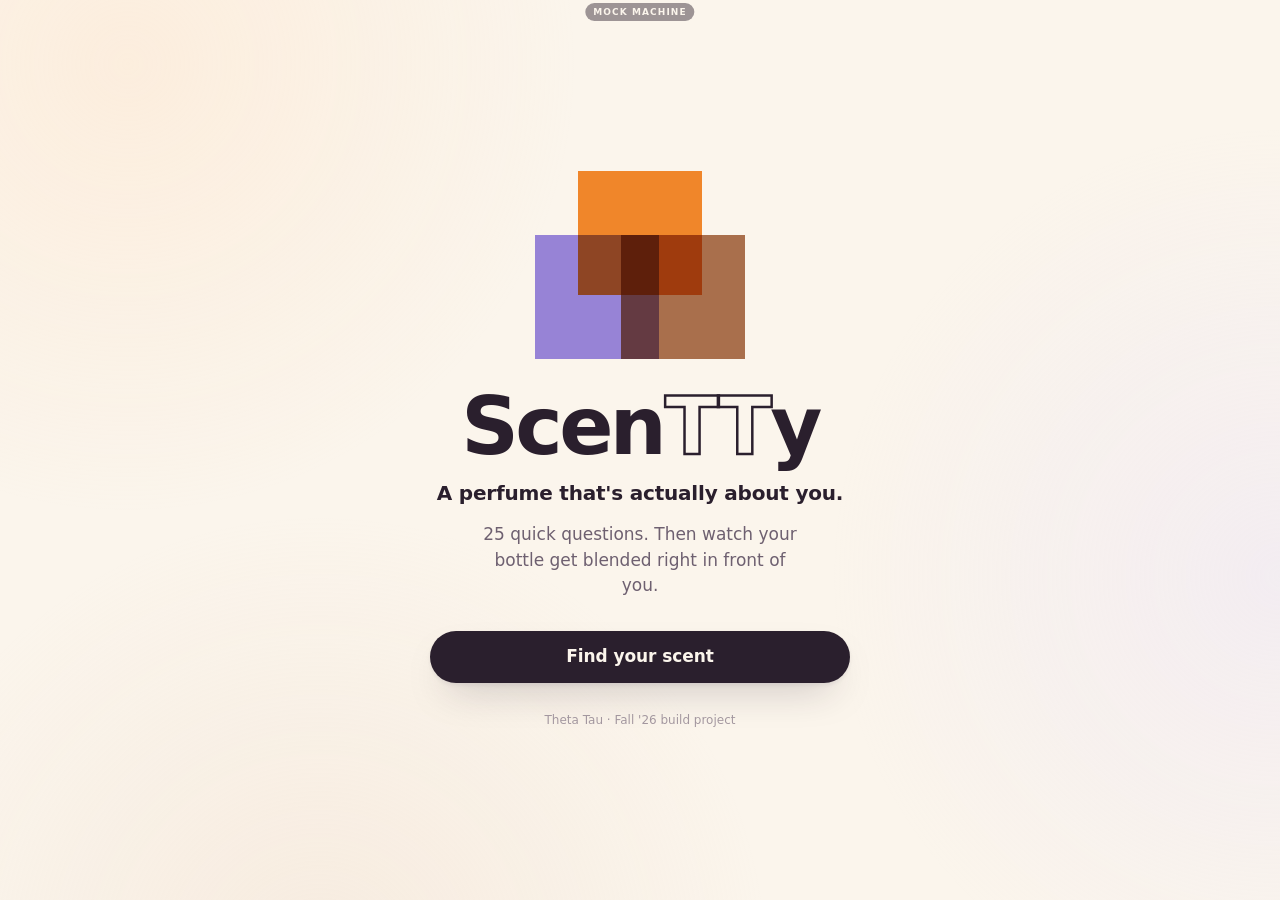
==== firmware/data/index.html @ a6a6a79c "Phase 2: phone web app + operator page, mock mode - firmware/data/index.html, style.css, app.js: wel" ====
<!doctype html>
<html lang="en">
<head>
  <meta charset="utf-8">
  <meta name="viewport" content="width=device-width, initial-scale=1, viewport-fit=cover">
  <meta name="theme-color" content="#fbf5ec">
  <title>ScenTTy · find your scent</title>
  <link rel="icon" href="data:,">
  <link rel="stylesheet" href="style.css">
</head>
<body>
  <div class="ambient" aria-hidden="true">
    <span class="ambient__blob ambient__blob--orange"></span>
    <span class="ambient__blob ambient__blob--lavender"></span>
    <span class="ambient__blob ambient__blob--cedar"></span>
  </div>
  <p class="mode-tag" id="mode-tag" hidden>Mock machine</p>

  <main class="app">

    <!-- 1. Welcome -->
    <section class="screen screen--welcome is-active" data-screen="welcome">
      <div class="trio" aria-hidden="true">
        <span class="trio__blob trio__blob--orange"></span>
        <span class="trio__blob trio__blob--lavender"></span>
        <span class="trio__blob trio__blob--cedar"></span>
      </div>
      <h1 class="wordmark">Scen<span class="wordmark__tt">TT</span>y</h1>
      <p class="lede">A perfume that's actually about you.</p>
      <p class="muted"><span data-bind="question-count">25</span> quick questions. Then watch your bottle get blended right in front of you.</p>
      <div class="actions">
        <button class="btn btn--primary" data-action="start">Find your scent</button>
      </div>
      <p class="fineprint">Theta Tau · Fall '26 build project</p>
    </section>

    <!-- 2. Questions (one template, re-rendered per question) -->
    <section class="screen screen--question" data-screen="question">
      <header class="qbar">
        <button class="icon-btn" data-action="back" aria-label="Back">
          <svg viewBox="0 0 24 24" aria-hidden="true"><path d="M15 5l-7 7 7 7"/></svg>
        </button>
        <div class="progress" role="progressbar" aria-label="Quiz progress" aria-valuemin="0" aria-valuemax="100">
          <span class="progress__fill" id="q-progress"></span>
        </div>
        <span class="qbar__count"><b id="q-num">1</b><span class="qbar__of">/</span><span id="q-total">26</span></span>
      </header>
      <div class="question" id="question">
        <p class="kicker" id="q-kicker"></p>
        <h2 class="question__text" id="q-text"></h2>
        <ol class="answers" id="q-answers"></ol>
      </div>
    </section>

    <!-- 3. Reveal -->
    <section class="screen screen--reveal" data-screen="reveal">
      <div class="buildup" id="buildup">
        <div class="buildup__orbs" aria-hidden="true">
          <span class="orb orb--orange"></span>
          <span class="orb orb--lavender"></span>
          <span class="orb orb--cedar"></span>
        </div>
        <p class="buildup__line" id="buildup-line" aria-live="polite">Reading your answers…</p>
      </div>

      <article class="result" id="result" hidden>
        <p class="kicker">Your scent profile</p>
        <h2 class="result__name" id="r-name"></h2>
        <p class="result__tagline" id="r-tagline"></p>

        <figure class="card tri-card">
          <svg class="tri" id="tri" viewBox="0 0 320 312" role="img" aria-label="Your position on the scent triangle"></svg>
        </figure>

        <ul class="shares" id="r-shares"></ul>

        <p class="result__desc" id="r-desc"></p>
        <p class="result__why" id="r-why"></p>

        <section class="card recipe">
          <header class="recipe__head">
            <h3 class="recipe__title">Your recipe</h3>
            <span class="chip" id="r-strength"></span>
          </header>
          <ul class="recipe__list" id="r-recipe"></ul>
          <p class="fineprint">24 mL total, measured to 0.1 mL</p>
        </section>

        <div class="actions actions--sticky">
          <button class="btn btn--primary" data-action="to-ready">Make my bottle</button>
          <button class="btn btn--ghost" data-action="retake">Retake the quiz</button>
        </div>
      </article>
    </section>

    <!-- 4. Get ready -->
    <section class="screen screen--ready" data-screen="ready">
      <p class="kicker">Before we pour</p>
      <h2 class="title">Set up your bottle</h2>
      <ol class="steps">
        <li class="step">
          <svg class="step__icon" viewBox="0 0 48 48" aria-hidden="true">
            <rect x="19" y="5" width="10" height="7" rx="2"/><path d="M17 12h14v5l5 6v17a3 3 0 0 1-3 3H15a3 3 0 0 1-3-3V23l5-6z"/>
          </svg>
          <div><b>Grab a bottle</b><span>from the rack on the side of the machine.</span></div>
        </li>
        <li class="step">
          <svg class="step__icon" viewBox="0 0 48 48" aria-hidden="true">
            <path d="M18 14h12v4l3 4v12H15V22l3-4z"/><ellipse cx="24" cy="39" rx="16" ry="4"/><path d="M8 30l-3-2M40 30l3-2M24 6v3"/>
          </svg>
          <div><b>Set it on the lit pad</b><span>right under the nozzle.</span></div>
        </li>
        <li class="step">
          <svg class="step__icon" viewBox="0 0 48 48" aria-hidden="true">
            <path d="M8 8h32L27 26v14h-6V26z"/>
          </svg>
          <div><b>Put the funnel in</b><span>so every drop lands in the bottle.</span></div>
        </li>
      </ol>
      <p class="notice" id="ready-notice" hidden></p>
      <div class="actions">
        <button class="btn btn--primary" data-action="start-blend">Bottle's ready. Start!</button>
        <button class="btn btn--ghost" data-action="to-result">Back to my result</button>
      </div>
    </section>

    <!-- Busy: someone else is mid-blend -->
    <section class="screen screen--waiting" data-screen="waiting">
      <div class="ring" id="wait-ring" aria-hidden="true"><span class="ring__dot"></span></div>
      <p class="kicker">Machine's busy</p>
      <h2 class="title">You're next.</h2>
      <p class="muted">Someone else's bottle is being blended right now. Yours starts by itself as soon as it's done. Keep this page open.</p>
      <div class="actions">
        <button class="btn btn--ghost" data-action="leave-queue">Never mind</button>
      </div>
    </section>

    <!-- 5. Making it -->
    <section class="screen screen--making" data-screen="making">
      <p class="kicker" id="m-kicker">Now blending</p>
      <h2 class="title" id="m-title">Your bottle</h2>
      <div class="making">
        <div class="bottle" aria-hidden="true">
          <span class="bottle__cap"></span>
          <span class="bottle__neck"></span>
          <span class="bottle__body"><span class="bottle__fill" id="m-fill"></span></span>
        </div>
        <p class="making__pct" aria-live="polite"><span id="m-pct">0</span><small>%</small></p>
      </div>
      <p class="making__step" id="m-step">Warming up…</p>
      <ul class="pumps" id="m-pumps"></ul>
      <div class="actions">
        <button class="btn btn--ghost btn--danger" data-action="cancel" id="m-cancel">Stop</button>
      </div>
    </section>

    <!-- 6. Done -->
    <section class="screen screen--done" data-screen="done">
      <div class="bottle bottle--full" aria-hidden="true">
        <span class="bottle__cap"></span>
        <span class="bottle__neck"></span>
        <span class="bottle__body"><span class="bottle__fill" id="d-fill"></span></span>
        <span class="spark spark--1"></span><span class="spark spark--2"></span><span class="spark spark--3"></span>
      </div>
      <p class="kicker">All done</p>
      <h2 class="title">It's yours.</h2>
      <ol class="checklist">
        <li>Lift off the funnel.</li>
        <li>Cap it tight and shake gently.</li>
        <li>Give it a few minutes. It only gets better.</li>
      </ol>
      <p class="muted">Profile: <b id="d-name"></b></p>
      <div class="actions">
        <button class="btn btn--primary" data-action="restart">Start over</button>
      </div>
    </section>

    <!-- Error -->
    <section class="screen screen--error" data-screen="error">
      <p class="kicker">Hold on</p>
      <h2 class="title">The machine needs a hand.</h2>
      <p class="notice notice--error" id="e-msg"></p>
      <p class="muted">Grab someone from the ScenTTy team, then try again.</p>
      <div class="actions">
        <button class="btn btn--primary" data-action="to-ready">Try again</button>
        <button class="btn btn--ghost" data-action="to-result">Back to my result</button>
      </div>
    </section>

  </main>

  <script src="quiz.js"></script>
  <script src="scoring.js"></script>
  <script src="api.js"></script>
  <script src="app.js"></script>
</body>
</html>
---- firmware/data/style.css ----
/* ScenTTy web app styles.
   Everything tweakable lives in :root below. Change a token, the whole app follows.
   No web fonts (there's no internet): the display face is the system rounded font
   (SF Pro Rounded on iPhone), falling back to the regular system font. */

:root {
  /* ---- color ---------------------------------------------------------- */
  --c-orange: #f0862a;
  --c-orange-soft: #ffe2c6;
  --c-lavender: #9783d6;
  --c-lavender-soft: #e7e0fa;
  --c-cedar: #a0603a;
  --c-cedar-soft: #f0dccb;
  --c-alcohol: #e6e0d6;

  --c-bg: #fbf5ec;          /* warm paper */
  --c-bg-glass: rgba(251, 245, 236, 0.86);  /* sticky bars: paper over a blur */
  --c-surface: #ffffff;
  --c-surface-2: #f6efe4;
  --c-ink: #2a1f2d;         /* deep plum-black */
  --c-ink-2: #6e6070;
  --c-ink-3: #a3979f;
  --c-line: rgba(42, 31, 45, 0.12);
  --c-danger: #c8412f;
  --c-on-ink: #fbf5ec;

  /* ---- type ----------------------------------------------------------- */
  --font-display: ui-rounded, "SF Pro Rounded", "Nunito", system-ui, -apple-system, "Segoe UI", Roboto, sans-serif;
  --font-body: system-ui, -apple-system, "Segoe UI", Roboto, "Helvetica Neue", sans-serif;

  --fs-xs: 0.75rem;
  --fs-sm: 0.875rem;
  --fs-md: 1.0625rem;
  --fs-lg: 1.25rem;
  --fs-xl: clamp(1.6rem, 6.4vw, 2rem);
  --fs-2xl: clamp(2.3rem, 10.5vw, 3.2rem);
  --fs-hero: clamp(3.4rem, 17vw, 5rem);

  --fw-regular: 450;
  --fw-medium: 600;
  --fw-bold: 750;
  --fw-black: 900;

  --lh-tight: 1.08;
  --lh-snug: 1.25;
  --lh-body: 1.5;
  --tracking-tight: -0.025em;
  --tracking-caps: 0.12em;

  /* ---- space, size, shape -------------------------------------------- */
  --sp-1: 4px;
  --sp-2: 8px;
  --sp-3: 12px;
  --sp-4: 16px;
  --sp-5: 24px;
  --sp-6: 32px;
  --sp-7: 48px;
  --sp-8: 64px;

  --gutter: 20px;
  --max-w: 460px;
  --tap: 52px;              /* min height of tappable things */

  --r-sm: 10px;
  --r-md: 16px;
  --r-lg: 24px;
  --r-xl: 32px;
  --r-pill: 999px;

  --shadow-sm: 0 1px 2px rgba(42, 31, 45, 0.06);
  --shadow-card: 0 1px 2px rgba(42, 31, 45, 0.05), 0 12px 32px -16px rgba(42, 31, 45, 0.28);
  --shadow-lift: 0 2px 4px rgba(42, 31, 45, 0.08), 0 18px 40px -18px rgba(42, 31, 45, 0.4);

  /* ---- motion --------------------------------------------------------- */
  --dur-fast: 160ms;
  --dur-med: 320ms;
  --dur-slow: 640ms;
  --dur-drift: 22s;          /* ambient background blobs */
  --dur-morph: 9s;           /* blob shape morphing */
  --ease-out: cubic-bezier(0.2, 0.8, 0.2, 1);
  --ease-spring: cubic-bezier(0.34, 1.56, 0.64, 1);
  --ease-in-out: cubic-bezier(0.65, 0, 0.35, 1);
  --stagger: 45ms;           /* delay between list items appearing */

  /* per-question tint (set by JS: orange / lavender / cedar rotation) */
  --tint: var(--c-orange);
  --tint-soft: var(--c-orange-soft);

  /* ambient blob sizes (JS reweights these on the result screen) */
  --amb-orange: 1;
  --amb-lavender: 1;
  --amb-cedar: 1;
}

/* ---- base --------------------------------------------------------------- */
*, *::before, *::after { box-sizing: border-box; }
html { -webkit-text-size-adjust: 100%; }
body {
  margin: 0;
  min-height: 100vh;
  min-height: 100dvh;
  background: var(--c-bg);
  color: var(--c-ink);
  font: var(--fw-regular) var(--fs-md) / var(--lh-body) var(--font-body);
  -webkit-font-smoothing: antialiased;
  -webkit-tap-highlight-color: transparent;
  overflow-x: hidden;
}
h1, h2, h3, p, ol, ul, figure { margin: 0; }
ol, ul { padding: 0; list-style: none; }
button { font: inherit; color: inherit; }
b { font-weight: var(--fw-bold); }
[hidden] { display: none !important; }

/* ---- ambient background -------------------------------------------------- */
.ambient { position: fixed; inset: 0; z-index: 0; overflow: hidden; pointer-events: none; }
.ambient__blob {
  position: absolute;
  width: 70vmax; height: 70vmax;
  border-radius: 50%;
  opacity: 0.38;
  transition: scale var(--dur-slow) var(--ease-out);
  animation: drift var(--dur-drift) var(--ease-in-out) infinite alternate;
}
.ambient__blob--orange   { background: radial-gradient(closest-side, var(--c-orange-soft), transparent); top: -30vmax; left: -25vmax; scale: var(--amb-orange); }
.ambient__blob--lavender { background: radial-gradient(closest-side, var(--c-lavender-soft), transparent); top: 10vmax; right: -35vmax; scale: var(--amb-lavender); animation-delay: -7s; }
.ambient__blob--cedar    { background: radial-gradient(closest-side, var(--c-cedar-soft), transparent); bottom: -40vmax; left: -10vmax; scale: var(--amb-cedar); animation-delay: -14s; }

@keyframes drift {
  from { transform: translate(0, 0); }
  to   { transform: translate(6vmax, 4vmax); }
}

.mode-tag {
  position: fixed; z-index: 10;
  top: max(3px, env(safe-area-inset-top)); left: 50%; transform: translateX(-50%);
  padding: 2px var(--sp-2);
  border-radius: var(--r-pill);
  background: var(--c-ink); color: var(--c-on-ink);
  font: var(--fw-bold) 9px/1.6 var(--font-body);
  letter-spacing: var(--tracking-caps); text-transform: uppercase;
  opacity: 0.45;
  pointer-events: none;
}

/* ---- layout ---------------------------------------------------------------- */
.app {
  position: relative; z-index: 1;
  max-width: var(--max-w);
  margin: 0 auto;
  padding: max(var(--sp-5), env(safe-area-inset-top)) var(--gutter) max(var(--sp-5), env(safe-area-inset-bottom));
}
.screen {
  display: none;
  flex-direction: column;
  min-height: calc(100vh - 2 * var(--sp-5));
  min-height: calc(100dvh - 2 * var(--sp-5));
}
.screen.is-active { display: flex; animation: screen-in var(--dur-med) var(--ease-out) both; }
@keyframes screen-in {
  from { opacity: 0; transform: translateY(14px); }
  to   { opacity: 1; transform: none; }
}

/* ---- type primitives -------------------------------------------------------- */
.kicker {
  font: var(--fw-bold) var(--fs-xs) / 1.4 var(--font-body);
  letter-spacing: var(--tracking-caps);
  text-transform: uppercase;
  color: var(--c-ink-2);
  min-height: 1.4em;
}
.title {
  margin-top: var(--sp-2);
  font: var(--fw-black) var(--fs-xl) / var(--lh-tight) var(--font-display);
  letter-spacing: var(--tracking-tight);
}
.lede {
  font: var(--fw-bold) var(--fs-lg) / var(--lh-snug) var(--font-display);
  letter-spacing: -0.01em;
}
.muted { color: var(--c-ink-2); }
.fineprint { font-size: var(--fs-xs); color: var(--c-ink-3); }

/* ---- buttons ---------------------------------------------------------------- */
.actions { display: flex; flex-direction: column; gap: var(--sp-2); margin-top: auto; padding-top: var(--sp-6); }
.btn {
  min-height: var(--tap);
  padding: 0 var(--sp-5);
  border: 0;
  border-radius: var(--r-pill);
  font: var(--fw-bold) var(--fs-md) / 1 var(--font-display);
  letter-spacing: -0.005em;
  cursor: pointer;
  transition: transform var(--dur-fast) var(--ease-spring), background-color var(--dur-fast), box-shadow var(--dur-fast);
  user-select: none; -webkit-user-select: none;
}
.btn:active { transform: scale(0.96); }
.btn:focus-visible, .answer:focus-visible, .icon-btn:focus-visible { outline: 3px solid var(--c-lavender); outline-offset: 3px; }
.btn--primary { background: var(--c-ink); color: var(--c-on-ink); box-shadow: var(--shadow-lift); }
.btn--ghost { background: transparent; color: var(--c-ink); box-shadow: inset 0 0 0 1.5px var(--c-line); }
.btn--danger { color: var(--c-danger); }
.btn--danger.is-armed { background: var(--c-danger); color: #fff; box-shadow: none; }

.icon-btn {
  display: grid; place-items: center;
  width: 40px; height: 40px; flex: none;
  border: 0; border-radius: var(--r-pill);
  background: var(--c-surface); box-shadow: var(--shadow-sm);
  cursor: pointer;
}
.icon-btn svg { width: 20px; height: 20px; fill: none; stroke: currentColor; stroke-width: 2.4; stroke-linecap: round; stroke-linejoin: round; }

.card {
  background: var(--c-surface);
  border-radius: var(--r-lg);
  box-shadow: var(--shadow-card);
}
.chip {
  display: inline-flex; align-items: center; gap: var(--sp-1);
  padding: var(--sp-1) var(--sp-3);
  border-radius: var(--r-pill);
  background: var(--c-surface-2);
  font: var(--fw-bold) var(--fs-xs) / 1.5 var(--font-body);
  white-space: nowrap;
}
.notice {
  margin-top: var(--sp-5);
  padding: var(--sp-3) var(--sp-4);
  border-radius: var(--r-md);
  background: var(--c-surface-2);
  font-size: var(--fs-sm);
}
.notice--error { background: #fde7e3; color: #7d2417; }

/* ---- blobs (morphing organic shapes) ----------------------------------------- */
@keyframes morph {
  0%   { border-radius: 58% 42% 55% 45% / 48% 60% 40% 52%; }
  33%  { border-radius: 42% 58% 38% 62% / 60% 42% 58% 40%; }
  66%  { border-radius: 63% 37% 52% 48% / 38% 55% 45% 62%; }
  100% { border-radius: 58% 42% 55% 45% / 48% 60% 40% 52%; }
}

/* ---- 1. welcome ------------------------------------------------------------- */
.screen--welcome { justify-content: center; text-align: center; gap: var(--sp-4); }
.trio { position: relative; width: 210px; height: 190px; margin: 0 auto var(--sp-3); }
.trio__blob {
  position: absolute; width: 124px; height: 124px;
  mix-blend-mode: multiply;
  animation: morph var(--dur-morph) var(--ease-in-out) infinite, bob 5s var(--ease-in-out) infinite alternate;
}
.trio__blob--orange   { background: var(--c-orange);   left: 43px; top: 0; }
.trio__blob--lavender { background: var(--c-lavender); left: 0; top: 64px; animation-delay: -3s, -1.6s; }
.trio__blob--cedar    { background: var(--c-cedar);    left: 86px; top: 64px; animation-delay: -6s, -3.2s; opacity: 0.9; }
@keyframes bob { from { translate: 0 -5px; } to { translate: 0 5px; } }

.wordmark {
  font: var(--fw-black) var(--fs-hero) / 0.95 var(--font-display);
  letter-spacing: -0.045em;
}
.wordmark__tt {
  color: transparent;
  -webkit-text-stroke: 2.5px var(--c-ink);
  padding: 0 0.02em;
}
.screen--welcome .muted { max-width: 30ch; margin: 0 auto; }
.screen--welcome .actions { margin-top: var(--sp-4); padding-top: 0; }
.screen--welcome .fineprint { margin-top: var(--sp-3); }

/* ---- 2. questions -------------------------------------------------------------- */
.qbar { display: flex; align-items: center; gap: var(--sp-3); }
.progress {
  position: relative; flex: 1; height: 8px;
  border-radius: var(--r-pill);
  background: var(--c-line);
  overflow: hidden;
}
.progress__fill {
  position: absolute; inset: 0 auto 0 0; width: 0;
  border-radius: inherit;
  background: var(--tint);
  transition: width var(--dur-med) var(--ease-out), background-color var(--dur-med);
}
.qbar__count {
  min-width: 3.6em; text-align: right;
  font: var(--fw-bold) var(--fs-sm) / 1 var(--font-display);
  font-variant-numeric: tabular-nums;
}
.qbar__of { color: var(--c-ink-3); margin: 0 1px; }

.question { display: flex; flex-direction: column; flex: 1; padding-top: var(--sp-7); }
.question.is-entering { animation: q-in var(--dur-med) var(--ease-out) both; }
.question.is-leaving  { animation: q-out var(--dur-fast) ease-in both; }
.question.is-back.is-entering { animation-name: q-in-back; }
@keyframes q-in      { from { opacity: 0; transform: translateX(28px); } to { opacity: 1; transform: none; } }
@keyframes q-in-back { from { opacity: 0; transform: translateX(-28px); } to { opacity: 1; transform: none; } }
@keyframes q-out     { to { opacity: 0; transform: translateX(-20px); } }

.question .kicker { color: var(--tint); filter: saturate(1.1) brightness(0.85); }
.question__text {
  margin: var(--sp-2) 0 var(--sp-6);
  font: var(--fw-black) var(--fs-2xl) / var(--lh-tight) var(--font-display);
  letter-spacing: var(--tracking-tight);
  text-wrap: balance;
}
.question__text--long { font-size: var(--fs-xl); }
.answers { display: flex; flex-direction: column; gap: var(--sp-3); }
.answers > li { animation: rise var(--dur-med) var(--ease-out) both; animation-delay: calc(var(--i) * var(--stagger) + 80ms); }
@keyframes rise { from { opacity: 0; transform: translateY(10px); } to { opacity: 1; transform: none; } }

.answer {
  display: flex; align-items: center; gap: var(--sp-3);
  width: 100%; min-height: 64px;
  padding: var(--sp-3) var(--sp-4) var(--sp-3) var(--sp-3);
  border: 0; border-radius: var(--r-lg);
  background: var(--c-surface);
  box-shadow: var(--shadow-card), inset 0 0 0 1.5px transparent;
  text-align: left;
  font: var(--fw-medium) var(--fs-md) / var(--lh-snug) var(--font-body);
  cursor: pointer;
  transition: transform var(--dur-fast) var(--ease-spring), box-shadow var(--dur-fast);
}
.answer:active { transform: scale(0.98); }
.answer__mark {
  display: grid; place-items: center; flex: none;
  width: 36px; height: 36px;
  border-radius: 40% 60% 55% 45% / 55% 45% 55% 45%;
  background: var(--tint-soft);
  font: var(--fw-black) var(--fs-sm) / 1 var(--font-display);
  transition: background-color var(--dur-fast), color var(--dur-fast), transform var(--dur-med) var(--ease-spring);
}
.answer.is-picked { box-shadow: var(--shadow-card), inset 0 0 0 2px var(--c-ink); }
.answer.is-picked .answer__mark { background: var(--c-ink); color: var(--c-on-ink); transform: rotate(-8deg) scale(1.12); }

/* strength answers get an intensity meter instead of a letter */
.answer__meter { display: flex; align-items: flex-end; gap: 3px; flex: none; width: 36px; height: 36px; padding: 6px 5px; border-radius: var(--r-sm); background: var(--tint-soft); }
.answer__meter i { flex: 1; border-radius: 3px; background: var(--c-ink); opacity: 0.18; }
.answer__meter i:nth-child(1) { height: 35%; }
.answer__meter i:nth-child(2) { height: 65%; }
.answer__meter i:nth-child(3) { height: 100%; }
.answer__meter[data-level="1"] i:nth-child(-n+1),
.answer__meter[data-level="2"] i:nth-child(-n+2),
.answer__meter[data-level="3"] i:nth-child(-n+3) { opacity: 1; }
.answer__label { display: block; font: var(--fw-black) var(--fs-sm) / 1.3 var(--font-display); letter-spacing: 0.02em; color: var(--c-ink-2); }

/* ---- 3. reveal ------------------------------------------------------------------ */
.buildup { flex: 1; display: flex; flex-direction: column; align-items: center; justify-content: center; gap: var(--sp-6); }
.buildup__orbs { position: relative; width: 160px; height: 160px; }
.orb {
  position: absolute; left: 50%; top: 50%;
  width: 70px; height: 70px; margin: -35px 0 0 -35px;
  mix-blend-mode: multiply;
  animation: morph 3s linear infinite, converge 2.4s var(--ease-in-out) forwards;
}
.orb--orange   { background: var(--c-orange);   --from: translate(0, -62px); }
.orb--lavender { background: var(--c-lavender); --from: translate(-56px, 34px); animation-delay: -1s, 0s; }
.orb--cedar    { background: var(--c-cedar);    --from: translate(56px, 34px);  animation-delay: -2s, 0s; }
@keyframes converge {
  0%   { transform: var(--from) scale(0.6) rotate(0deg); }
  60%  { transform: var(--from) scale(1) rotate(160deg); }
  85%  { transform: translate(0, 0) scale(1.15) rotate(300deg); }
  100% { transform: translate(0, 0) scale(1.9) rotate(360deg); opacity: 0.9; }
}
.buildup__line { font: var(--fw-bold) var(--fs-lg) / 1.3 var(--font-display); text-align: center; animation: rise var(--dur-med) var(--ease-out) both; }

.result { display: flex; flex-direction: column; gap: var(--sp-4); padding-bottom: var(--sp-2); }
.result > * { animation: rise var(--dur-slow) var(--ease-out) both; animation-delay: calc(var(--i, 0) * 90ms); }
.result__name {
  margin-top: calc(-1 * var(--sp-2));
  font: var(--fw-black) var(--fs-2xl) / var(--lh-tight) var(--font-display);
  letter-spacing: -0.035em;
  background: linear-gradient(100deg, var(--name-a, var(--c-ink)), var(--name-b, var(--c-ink)));
  -webkit-background-clip: text; background-clip: text;
  color: transparent;
  padding-bottom: 0.06em;
}
.result__tagline { margin-top: calc(-1 * var(--sp-3)); font: var(--fw-bold) var(--fs-lg) / var(--lh-snug) var(--font-display); color: var(--c-ink-2); }
.result__desc { font-size: var(--fs-md); }
.result__why {
  padding: var(--sp-3) var(--sp-4);
  border-radius: var(--r-md);
  background: var(--c-surface-2);
  font-size: var(--fs-sm);
  color: var(--c-ink-2);
}
.result__why::before { content: "Why it fits  "; font-weight: var(--fw-bold); color: var(--c-ink); }

/* triangle chart */
.tri-card { padding: var(--sp-3) var(--sp-3) var(--sp-2); }
.tri { display: block; width: 100%; height: auto; overflow: visible; }
.tri__edge { fill: none; stroke: var(--c-ink); stroke-opacity: 0.18; stroke-width: 1.5; stroke-linejoin: round; }
.tri__inner { fill: none; stroke: var(--c-ink); stroke-opacity: 0.18; stroke-width: 1; stroke-dasharray: 3 5; }
.tri__grid { stroke: var(--c-ink); stroke-opacity: 0.07; stroke-width: 1; }
.tri__label { font: var(--fw-black) 15px var(--font-display); fill: var(--c-ink); }
.tri__note { font: var(--fw-medium) 11px var(--font-body); fill: var(--c-ink-2); }
.tri__you { transition: transform 1.1s var(--ease-spring) 0.35s; }
.tri__halo { fill: var(--c-ink); opacity: 0.12; transform-box: fill-box; transform-origin: center; animation: halo 2s ease-out infinite 1.4s; }
.tri__dot { fill: var(--c-ink); stroke: var(--c-surface); stroke-width: 3; }
.tri__tag { font: var(--fw-black) 12px var(--font-display); fill: var(--c-ink); letter-spacing: 0.04em; }
@keyframes halo { from { transform: scale(0.6); opacity: 0.3; } to { transform: scale(2); opacity: 0; } }

/* the three percentages */
.shares { display: grid; grid-template-columns: repeat(3, 1fr); gap: var(--sp-2); }
.share { padding: var(--sp-3); border-radius: var(--r-md); background: var(--soft); }
.share__pct { display: block; font: var(--fw-black) var(--fs-xl) / 1 var(--font-display); letter-spacing: var(--tracking-tight); font-variant-numeric: tabular-nums; }
.share__name { display: block; margin-top: var(--sp-1); font: var(--fw-bold) var(--fs-sm) / 1.2 var(--font-display); }
.share__note { display: block; font-size: var(--fs-xs); color: var(--c-ink-2); }
.share__bar { display: block; height: 5px; margin-top: var(--sp-2); border-radius: var(--r-pill); background: rgba(255,255,255,0.7); overflow: hidden; }
.share__bar i { display: block; height: 100%; width: var(--w); background: var(--col); border-radius: inherit; animation: grow 1s var(--ease-out) both 0.6s; transform-origin: left; }
@keyframes grow { from { transform: scaleX(0); } }

/* recipe */
.recipe { padding: var(--sp-4) var(--sp-4) var(--sp-3); display: flex; flex-direction: column; gap: var(--sp-3); }
.recipe__head { display: flex; align-items: center; justify-content: space-between; gap: var(--sp-2); }
.recipe__title { font: var(--fw-black) var(--fs-lg) / 1 var(--font-display); }
.recipe__list { display: flex; flex-direction: column; }
.recipe__row { display: flex; align-items: center; gap: var(--sp-3); padding: var(--sp-2) 0; border-top: 1px solid var(--c-line); }
.recipe__row:first-child { border-top: 0; }
.recipe__swatch { width: 14px; height: 14px; flex: none; border-radius: 40% 60% 55% 45%; background: var(--col); }
.recipe__name { flex: 1; font-weight: var(--fw-medium); }
.recipe__ml { font: var(--fw-bold) var(--fs-md) / 1 var(--font-display); font-variant-numeric: tabular-nums; }
.recipe__ml small { font-size: var(--fs-xs); color: var(--c-ink-2); margin-left: 2px; }

.actions--sticky {
  position: sticky; bottom: 0;
  margin: var(--sp-2) calc(-1 * var(--gutter)) 0;
  padding: var(--sp-5) var(--gutter) max(var(--sp-3), env(safe-area-inset-bottom));
  /* frosted bar that fades in at its top edge, so it blends into the ambient background */
  background: var(--c-bg-glass);
  -webkit-backdrop-filter: blur(14px); backdrop-filter: blur(14px);
  -webkit-mask-image: linear-gradient(to bottom, transparent, #000 var(--sp-5));
  mask-image: linear-gradient(to bottom, transparent, #000 var(--sp-5));
}

/* ---- 4. get ready ------------------------------------------------------------------ */
.steps { display: flex; flex-direction: column; gap: var(--sp-3); margin-top: var(--sp-6); counter-reset: step; }
.step {
  display: flex; align-items: center; gap: var(--sp-4);
  padding: var(--sp-4);
  border-radius: var(--r-lg);
  background: var(--c-surface);
  box-shadow: var(--shadow-card);
  animation: rise var(--dur-med) var(--ease-out) both;
}
.step:nth-child(2) { animation-delay: 80ms; }
.step:nth-child(3) { animation-delay: 160ms; }
.step b { display: block; font: var(--fw-black) var(--fs-md) / 1.2 var(--font-display); }
.step span { display: block; margin-top: 2px; font-size: var(--fs-sm); line-height: 1.4; color: var(--c-ink-2); }
.step__icon {
  width: 52px; height: 52px; flex: none; padding: 8px;
  border-radius: 42% 58% 50% 50% / 55% 45% 55% 45%;
  fill: none; stroke: var(--c-ink); stroke-width: 2.2; stroke-linecap: round; stroke-linejoin: round;
}
.step:nth-child(1) .step__icon { background: var(--c-orange-soft); }
.step:nth-child(2) .step__icon { background: var(--c-lavender-soft); }
.step:nth-child(3) .step__icon { background: var(--c-cedar-soft); }

/* ---- busy / waiting ------------------------------------------------------------------ */
.screen--waiting { text-align: center; }
/* centered screens: auto margin above the content + auto margin above .actions = vertically centered */
.screen--waiting .ring, .screen--done .bottle, .screen--error > .kicker:first-child { margin-top: auto; }
.screen--waiting .muted { margin: var(--sp-3) auto 0; max-width: 32ch; }
.ring {
  --p: 0;
  position: relative; width: 140px; height: 140px; margin: 0 auto var(--sp-6);
  border-radius: 50%;
  background: conic-gradient(var(--c-lavender) calc(var(--p) * 1%), var(--c-line) 0);
  animation: breathe 2.4s var(--ease-in-out) infinite alternate;
}
.ring::after { content: ""; position: absolute; inset: 14px; border-radius: 50%; background: var(--c-bg); }
.ring__dot { position: absolute; z-index: 1; left: 50%; top: 50%; width: 34px; height: 34px; margin: -17px; background: var(--c-lavender); animation: morph 4s linear infinite; }
@keyframes breathe { from { transform: scale(0.96); } to { transform: scale(1.03); } }

/* ---- 5. making --------------------------------------------------------------------- */
.making { display: flex; align-items: flex-end; justify-content: center; gap: var(--sp-5); margin-top: var(--sp-6); }
.making__pct { font: var(--fw-black) var(--fs-hero) / 0.9 var(--font-display); letter-spacing: -0.05em; font-variant-numeric: tabular-nums; min-width: 2.2ch; }
.making__pct small { font-size: 0.4em; letter-spacing: 0; margin-left: 2px; color: var(--c-ink-2); }
.making__step { margin-top: var(--sp-5); text-align: center; font: var(--fw-bold) var(--fs-md) / 1.3 var(--font-display); min-height: 1.3em; }

.bottle { position: relative; display: flex; flex-direction: column; align-items: center; width: 104px; flex: none; }
.bottle__cap { width: 34px; height: 16px; border-radius: 6px 6px 3px 3px; background: var(--c-ink); }
.bottle__neck { width: 26px; height: 12px; background: var(--c-surface); box-shadow: inset 0 0 0 2.5px var(--c-ink); margin-top: -1px; }
.bottle__body {
  position: relative; width: 104px; height: 140px; margin-top: -2px;
  border-radius: 30px 30px 26px 26px;
  background: rgba(255, 255, 255, 0.65);
  box-shadow: inset 0 0 0 2.5px var(--c-ink), var(--shadow-card);
  overflow: hidden;
}
.bottle__body::after { /* glass highlight */
  content: ""; position: absolute; top: 16px; left: 14px; width: 9px; height: 52px;
  border-radius: var(--r-pill); background: rgba(255, 255, 255, 0.75);
}
.bottle__fill { position: absolute; inset: 2.5px; display: flex; flex-direction: column-reverse; border-radius: 27px 27px 24px 24px; overflow: hidden; }
.bottle__layer { flex: none; height: 0; background: var(--col); transition: height var(--dur-med) linear; }
.bottle__layer:last-child { border-radius: 40% 60% 0 0 / 6px 6px 0 0; }

.pumps { display: flex; flex-direction: column; gap: var(--sp-2); margin-top: var(--sp-5); }
.pump {
  display: grid; grid-template-columns: 1fr auto; align-items: center; gap: var(--sp-1) var(--sp-3);
  padding: var(--sp-3) var(--sp-4);
  border-radius: var(--r-md);
  background: var(--c-surface);
  box-shadow: var(--shadow-sm);
  transition: transform var(--dur-med) var(--ease-spring), box-shadow var(--dur-med);
}
.pump[data-state="active"] { transform: scale(1.025); box-shadow: var(--shadow-card), inset 0 0 0 2px var(--col); }
.pump[data-state="done"] .pump__ml { color: var(--c-ink); }
.pump[data-state="skip"] { opacity: 0.5; }
.pump__name { font: var(--fw-bold) var(--fs-sm) / 1.2 var(--font-display); }
.pump__ml { font: var(--fw-bold) var(--fs-sm) / 1 var(--font-display); color: var(--c-ink-2); font-variant-numeric: tabular-nums; }
.pump__bar { grid-column: 1 / -1; height: 6px; border-radius: var(--r-pill); background: var(--c-surface-2); overflow: hidden; }
.pump__bar i { display: block; height: 100%; width: 0; border-radius: inherit; background: var(--col); transition: width var(--dur-med) linear; }

/* ---- 6. done -------------------------------------------------------------------------- */
.screen--done { text-align: center; }
.screen--done .bottle { margin-left: auto; margin-right: auto; margin-bottom: var(--sp-6); animation: celebrate 900ms var(--ease-spring) both; }
.screen--done .title { font-size: var(--fs-2xl); }
@keyframes celebrate { from { transform: scale(0.6) rotate(-10deg); opacity: 0; } to { transform: none; opacity: 1; } }
.spark { position: absolute; width: 14px; height: 14px; background: var(--c-orange); clip-path: polygon(50% 0, 62% 38%, 100% 50%, 62% 62%, 50% 100%, 38% 62%, 0 50%, 38% 38%); animation: twinkle 1.8s var(--ease-in-out) infinite; }
.spark--1 { top: 10px; left: -22px; }
.spark--2 { top: 70px; right: -26px; width: 18px; height: 18px; background: var(--c-lavender); animation-delay: 0.5s; }
.spark--3 { bottom: 4px; left: -14px; width: 10px; height: 10px; background: var(--c-cedar); animation-delay: 1s; }
@keyframes twinkle { 0%, 100% { transform: scale(0.4) rotate(0); opacity: 0.4; } 50% { transform: scale(1) rotate(45deg); opacity: 1; } }

.checklist { display: flex; flex-direction: column; gap: var(--sp-2); margin: var(--sp-5) auto var(--sp-4); text-align: left; counter-reset: c; }
.checklist li { position: relative; padding-left: 40px; font-weight: var(--fw-medium); counter-increment: c; min-height: 28px; display: flex; align-items: center; }
.checklist li::before {
  content: counter(c); position: absolute; left: 0; top: 0;
  display: grid; place-items: center; width: 28px; height: 28px;
  border-radius: 40% 60% 55% 45% / 55% 45% 55% 45%;
  background: var(--c-ink); color: var(--c-on-ink);
  font: var(--fw-black) var(--fs-sm) / 1 var(--font-display);
}

/* ---- error ------------------------------------------------------------------------------ */


/* ---- desktop: give the phone column some presence ------------------------------------------ */
@media (min-width: 720px) {
  .app { padding-top: var(--sp-8); padding-bottom: var(--sp-8); }
  .screen { min-height: calc(100vh - 2 * var(--sp-8)); }
  /* plenty of room on desktop: buttons just sit at the end of the result */
  .actions--sticky { position: static; background: none; -webkit-backdrop-filter: none; backdrop-filter: none; -webkit-mask-image: none; mask-image: none; }
}

/* ---- respect reduced motion ---------------------------------------------------------------- */
@media (prefers-reduced-motion: reduce) {
  *, *::before, *::after {
    animation-duration: 1ms !important;
    animation-iteration-count: 1 !important;
    transition-duration: 1ms !important;
  }
}
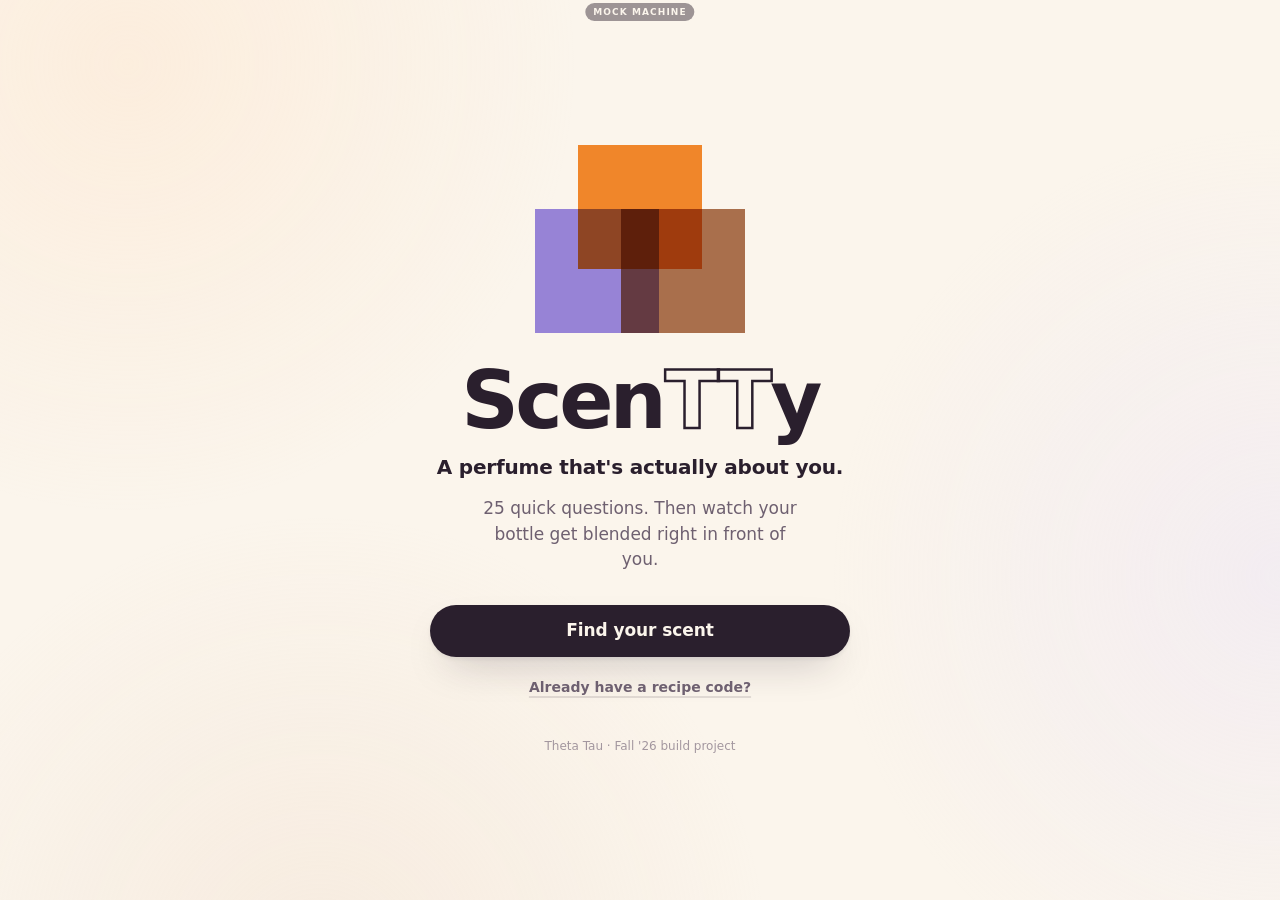
==== commit 92531a6b: "Recipe codes: save a result as a code, remake it without the quiz - Result and done screens show a c" ====
--- a/firmware/data/index.html
+++ b/firmware/data/index.html
@@ -30,6 +30,19 @@
       <p class="muted"><span data-bind="question-count">25</span> quick questions. Then watch your bottle get blended right in front of you.</p>
       <div class="actions">
         <button class="btn btn--primary" data-action="start">Find your scent</button>
+        <button class="btn btn--ghost btn--again" data-action="last-blend" id="w-last" hidden>
+          Make my last blend again<small id="w-last-name"></small>
+        </button>
+        <button class="linkish" data-action="show-code" id="w-code-toggle">Already have a recipe code?</button>
+        <form class="code-entry" id="w-code-form" hidden autocomplete="off" novalidate>
+          <label class="code-entry__label" for="w-code">Your recipe code</label>
+          <div class="code-entry__row">
+            <input class="code-entry__input" id="w-code" type="text" placeholder="GOLD-4231-S8"
+                   autocapitalize="characters" autocorrect="off" spellcheck="false" enterkeyhint="go" maxlength="24">
+            <button class="btn btn--primary code-entry__go" type="submit">Go</button>
+          </div>
+          <p class="code-entry__error" id="w-code-error" role="alert" hidden>That code doesn't look right. Check it against your screenshot.</p>
+        </form>
       </div>
       <p class="fineprint">Theta Tau · Fall '26 build project</p>
     </section>
@@ -84,6 +97,12 @@
           </header>
           <ul class="recipe__list" id="r-recipe"></ul>
           <p class="fineprint">24 mL total, measured to 0.1 mL</p>
+        </section>
+
+        <section class="card code-card">
+          <p class="kicker">Your recipe code</p>
+          <p class="code-card__code" id="r-code"></p>
+          <p class="muted">Screenshot this. Next time, tap <b>Already have a recipe code?</b> and get this exact bottle again, no quiz.</p>
         </section>
 
         <div class="actions actions--sticky">
@@ -170,6 +189,7 @@
         <li>Give it a few minutes. It only gets better.</li>
       </ol>
       <p class="muted">Profile: <b id="d-name"></b></p>
+      <p class="muted done-code">Recipe code: <b class="code-inline" id="d-code"></b><br>Screenshot it to make this bottle again.</p>
       <div class="actions">
         <button class="btn btn--primary" data-action="restart">Start over</button>
       </div>
--- a/firmware/data/style.css
+++ b/firmware/data/style.css
@@ -267,6 +267,38 @@
 .screen--welcome .actions { margin-top: var(--sp-4); padding-top: 0; }
 .screen--welcome .fineprint { margin-top: var(--sp-3); }
 
+/* "make my last blend again" (only when this browser remembers one) */
+.btn--again { display: flex; flex-direction: column; align-items: center; justify-content: center; gap: 3px; padding-top: var(--sp-2); padding-bottom: var(--sp-2); line-height: 1.15; }
+.btn--again small { font: var(--fw-medium) var(--fs-xs) / 1.2 var(--font-body); color: var(--c-ink-2); }
+
+/* recipe code entry */
+.linkish {
+  align-self: center;
+  min-height: 44px; padding: 0 var(--sp-3);
+  border: 0; background: none; cursor: pointer;
+  font: var(--fw-bold) var(--fs-sm) / 1 var(--font-body);
+  color: var(--c-ink-2);
+  text-decoration: underline; text-decoration-color: var(--c-line); text-underline-offset: 4px; text-decoration-thickness: 1.5px;
+}
+.linkish:focus-visible { outline: 3px solid var(--c-lavender); outline-offset: 2px; border-radius: var(--r-sm); }
+.code-entry { display: flex; flex-direction: column; gap: var(--sp-2); margin-top: var(--sp-2); text-align: left; animation: screen-in var(--dur-med) var(--ease-out) both; }
+.code-entry[hidden] { display: none; }
+.code-entry__label { font: var(--fw-bold) var(--fs-xs) / 1.4 var(--font-body); letter-spacing: var(--tracking-caps); text-transform: uppercase; color: var(--c-ink-2); }
+.code-entry__row { display: flex; gap: var(--sp-2); }
+.code-entry__input {
+  flex: 1; min-width: 0; min-height: var(--tap);
+  padding: 0 var(--sp-4);
+  border: 0; border-radius: var(--r-pill);
+  background: var(--c-surface); box-shadow: inset 0 0 0 1.5px var(--c-line);
+  color: var(--c-ink);
+  font: var(--fw-bold) var(--fs-md) / 1 ui-monospace, "SF Mono", Menlo, Consolas, monospace; /* 16px+ so iOS doesn't zoom */
+  letter-spacing: 0.04em; text-transform: uppercase;
+}
+.code-entry__input::placeholder { color: var(--c-ink-3); font-weight: var(--fw-regular); }
+.code-entry__input:focus { outline: none; box-shadow: inset 0 0 0 2px var(--c-lavender); }
+.code-entry__go { flex: none; padding: 0 var(--sp-5); }
+.code-entry__error { font-size: var(--fs-sm); color: #7d2417; }
+
 /* ---- 2. questions -------------------------------------------------------------- */
 .qbar { display: flex; align-items: center; gap: var(--sp-3); }
 .progress {
@@ -409,6 +441,20 @@
 .share__bar i { display: block; height: 100%; width: var(--w); background: var(--col); border-radius: inherit; animation: grow 1s var(--ease-out) both 0.6s; transform-origin: left; }
 @keyframes grow { from { transform: scaleX(0); } }
 
+/* recipe code */
+.code-card { padding: var(--sp-4); display: flex; flex-direction: column; gap: var(--sp-2); }
+.code-card__code, .code-inline { font-family: ui-monospace, "SF Mono", Menlo, Consolas, monospace; font-variant-numeric: tabular-nums; letter-spacing: 0.04em; }
+.code-card__code {
+  align-self: flex-start;
+  padding: var(--sp-2) var(--sp-4);
+  border-radius: var(--r-md);
+  background: var(--c-surface-2);
+  font-size: var(--fs-lg); font-weight: var(--fw-bold);
+  user-select: all; -webkit-user-select: all;
+}
+.code-card .muted { font-size: var(--fs-sm); }
+.done-code { margin-top: var(--sp-2); font-size: var(--fs-sm); }
+
 /* recipe */
 .recipe { padding: var(--sp-4) var(--sp-4) var(--sp-3); display: flex; flex-direction: column; gap: var(--sp-3); }
 .recipe__head { display: flex; align-items: center; justify-content: space-between; gap: var(--sp-2); }
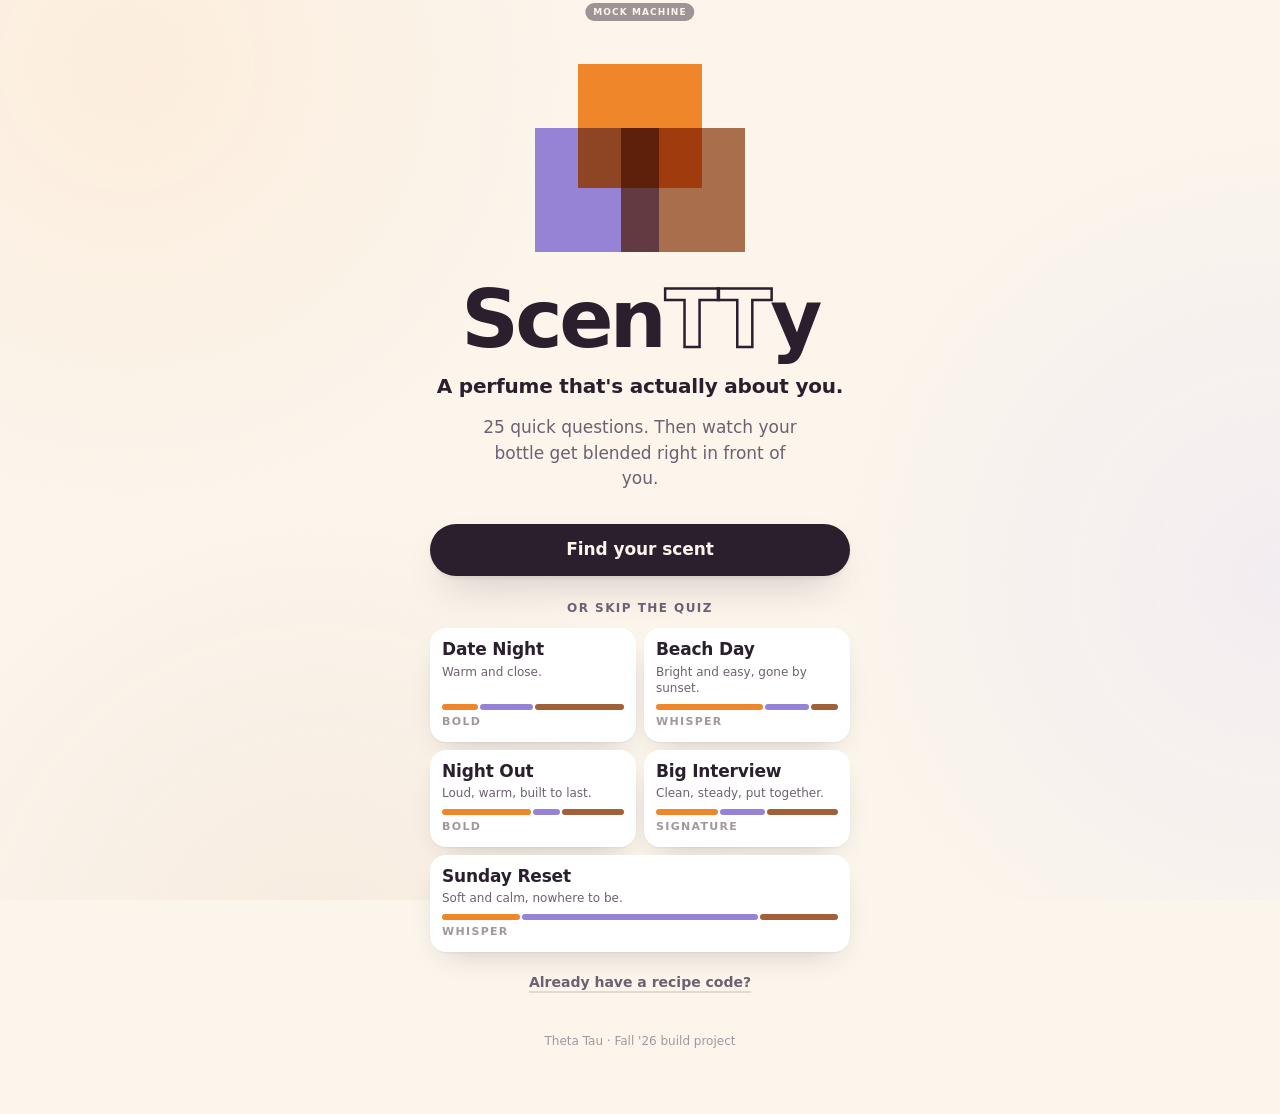
==== commit 0c376354: "Presets: one-tap blends on the welcome screen, no quiz - Five presets under "Or skip the quiz": Date" ====
--- a/firmware/data/index.html
+++ b/firmware/data/index.html
@@ -33,6 +33,10 @@
         <button class="btn btn--ghost btn--again" data-action="last-blend" id="w-last" hidden>
           Make my last blend again<small id="w-last-name"></small>
         </button>
+        <section class="presets" aria-labelledby="w-presets-head">
+          <h2 class="presets__head" id="w-presets-head">Or skip the quiz</h2>
+          <ul class="presets__grid" id="w-presets"></ul>
+        </section>
         <button class="linkish" data-action="show-code" id="w-code-toggle">Already have a recipe code?</button>
         <form class="code-entry" id="w-code-form" hidden autocomplete="off" novalidate>
           <label class="code-entry__label" for="w-code">Your recipe code</label>
@@ -77,7 +81,7 @@
       </div>
 
       <article class="result" id="result" hidden>
-        <p class="kicker">Your scent profile</p>
+        <p class="kicker" id="r-kicker">Your scent profile</p>
         <h2 class="result__name" id="r-name"></h2>
         <p class="result__tagline" id="r-tagline"></p>
 
@@ -100,14 +104,14 @@
         </section>
 
         <section class="card code-card">
-          <p class="kicker">Your recipe code</p>
+          <p class="kicker" id="r-code-kicker">Your recipe code</p>
           <p class="code-card__code" id="r-code"></p>
-          <p class="muted">Screenshot this. Next time, tap <b>Already have a recipe code?</b> and get this exact bottle again, no quiz.</p>
+          <p class="muted" id="r-code-note"></p>
         </section>
 
         <div class="actions actions--sticky">
           <button class="btn btn--primary" data-action="to-ready">Make my bottle</button>
-          <button class="btn btn--ghost" data-action="retake">Retake the quiz</button>
+          <button class="btn btn--ghost" data-action="retake" id="r-retake">Retake the quiz</button>
         </div>
       </article>
     </section>
@@ -189,7 +193,7 @@
         <li>Give it a few minutes. It only gets better.</li>
       </ol>
       <p class="muted">Profile: <b id="d-name"></b></p>
-      <p class="muted done-code">Recipe code: <b class="code-inline" id="d-code"></b><br>Screenshot it to make this bottle again.</p>
+      <p class="muted done-code" id="d-code"></p>
       <div class="actions">
         <button class="btn btn--primary" data-action="restart">Start over</button>
       </div>
--- a/firmware/data/style.css
+++ b/firmware/data/style.css
@@ -271,6 +271,34 @@
 .btn--again { display: flex; flex-direction: column; align-items: center; justify-content: center; gap: 3px; padding-top: var(--sp-2); padding-bottom: var(--sp-2); line-height: 1.15; }
 .btn--again small { font: var(--fw-medium) var(--fs-xs) / 1.2 var(--font-body); color: var(--c-ink-2); }
 
+/* presets: one tap, no quiz */
+.presets { margin-top: var(--sp-4); }
+.presets__head {
+  margin-bottom: var(--sp-3);
+  font: var(--fw-bold) var(--fs-xs) / 1.4 var(--font-body);
+  letter-spacing: var(--tracking-caps); text-transform: uppercase;
+  color: var(--c-ink-2);
+}
+.presets__grid { display: grid; grid-template-columns: 1fr 1fr; gap: var(--sp-2); list-style: none; }
+.presets__grid li:last-child:nth-child(odd) { grid-column: 1 / -1; }
+.preset {
+  display: flex; flex-direction: column; align-items: flex-start; gap: 4px;
+  width: 100%; height: 100%; min-height: var(--tap);
+  padding: var(--sp-3) var(--sp-3) var(--sp-3);
+  border: 0; border-radius: var(--r-md);
+  background: var(--c-surface); box-shadow: var(--shadow-card);
+  color: var(--c-ink); text-align: left; cursor: pointer;
+  transition: transform var(--dur-fast) var(--ease-spring);
+  user-select: none; -webkit-user-select: none;
+}
+.preset:active { transform: scale(0.97); }
+.preset:focus-visible { outline: 3px solid var(--c-lavender); outline-offset: 3px; }
+.preset__name { font: var(--fw-black) var(--fs-md) / 1.15 var(--font-display); letter-spacing: -0.01em; }
+.preset__line { font-size: var(--fs-xs); line-height: 1.35; color: var(--c-ink-2); flex: 1; }
+.preset__bar { display: flex; gap: 2px; width: 100%; height: 6px; margin-top: var(--sp-1); }
+.preset__bar i { display: block; border-radius: var(--r-pill); }
+.preset__strength { font: var(--fw-bold) 0.6875rem / 1.4 var(--font-body); letter-spacing: var(--tracking-caps); text-transform: uppercase; color: var(--c-ink-3); }
+
 /* recipe code entry */
 .linkish {
   align-self: center;
